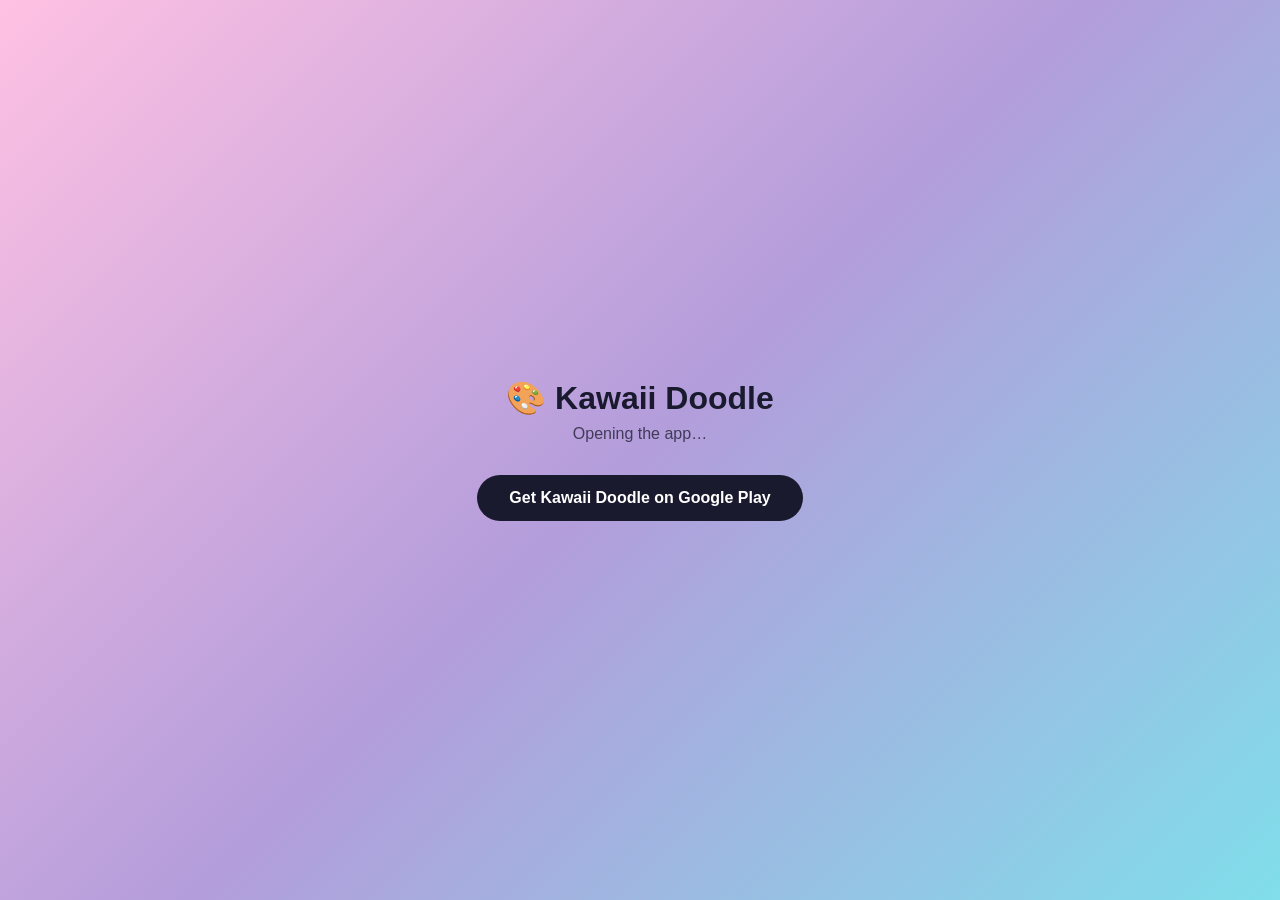
==== index.html @ c92b2ad0 "Add files via upload" ====
<!DOCTYPE html>
<html lang="en">
<head>
  <meta charset="utf-8">
  <meta name="viewport" content="width=device-width, initial-scale=1">
  <title>Kawaii Doodle</title>
  <style>
    body {
      margin: 0;
      min-height: 100vh;
      display: flex;
      flex-direction: column;
      align-items: center;
      justify-content: center;
      background: linear-gradient(135deg, #FFC1E3, #B39DDB, #80DEEA);
      font-family: -apple-system, BlinkMacSystemFont, "Segoe UI", sans-serif;
      color: #1A1A2E;
      text-align: center;
      padding: 24px;
      box-sizing: border-box;
    }
    h1 { font-size: 2rem; margin: 0 0 8px; }
    p  { font-size: 1rem; opacity: 0.75; margin: 0 0 32px; }
    a  {
      display: inline-block;
      background: #1A1A2E;
      color: #FFF;
      text-decoration: none;
      padding: 14px 32px;
      border-radius: 999px;
      font-weight: 700;
      font-size: 1rem;
    }
  </style>
  <script>
    (function () {
      var params = new URLSearchParams(window.location.search);
      var userId = params.get('id') || '';

      // If the app is installed, the custom scheme may open it directly.
      // We attempt it silently then fall through to the Play Store after a short delay.
      if (userId) {
        var appUri = 'com.kawaii.doodle://profile/' + encodeURIComponent(userId);
        var iframe = document.createElement('iframe');
        iframe.style.display = 'none';
        iframe.src = appUri;
        document.body.appendChild(iframe);
      }

      var playStore = 'https://play.google.com/store/apps/details?id=com.kawaii.doodle';
      setTimeout(function () {
        window.location.replace(playStore);
      }, 1800);
    })();
  </script>
</head>
<body>
  <h1>🎨 Kawaii Doodle</h1>
  <p>Opening the app&hellip;</p>
  <a href="https://play.google.com/store/apps/details?id=com.kawaii.doodle">
    Get Kawaii Doodle on Google Play
  </a>
</body>
</html>
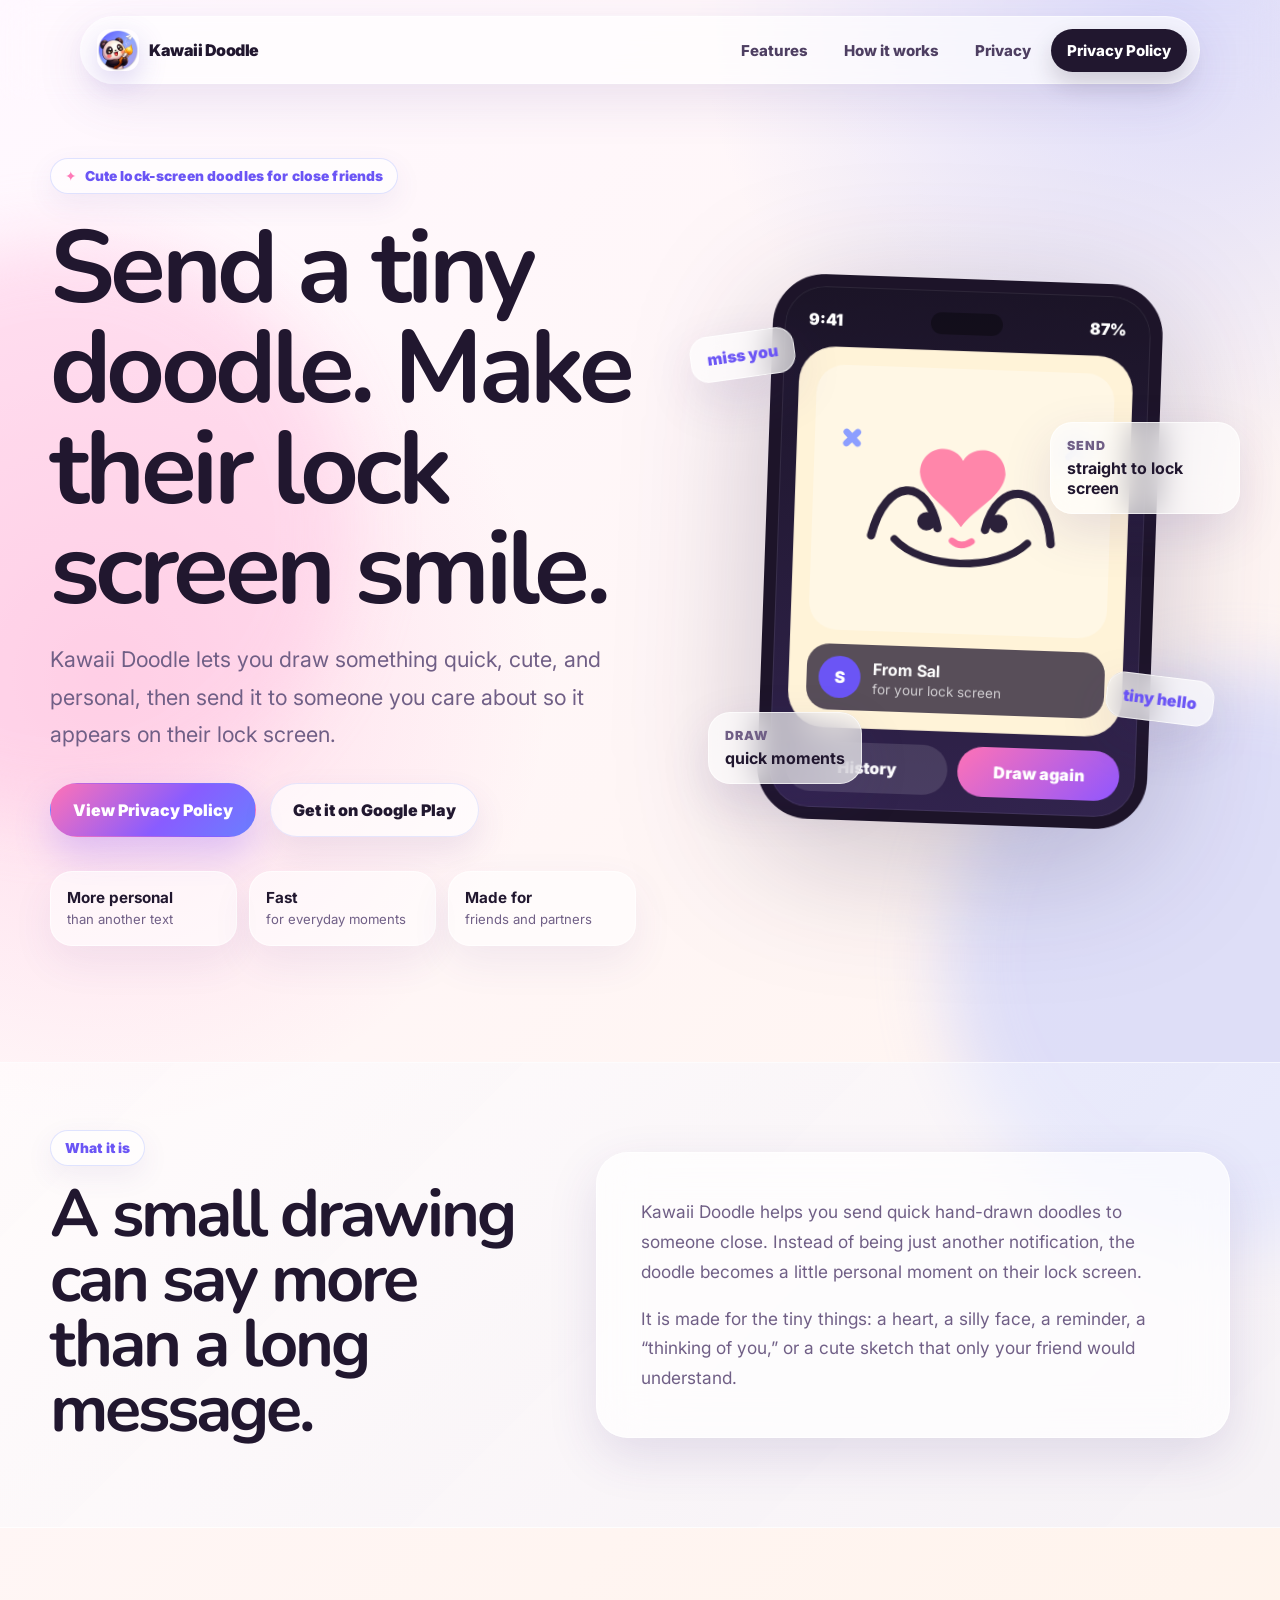
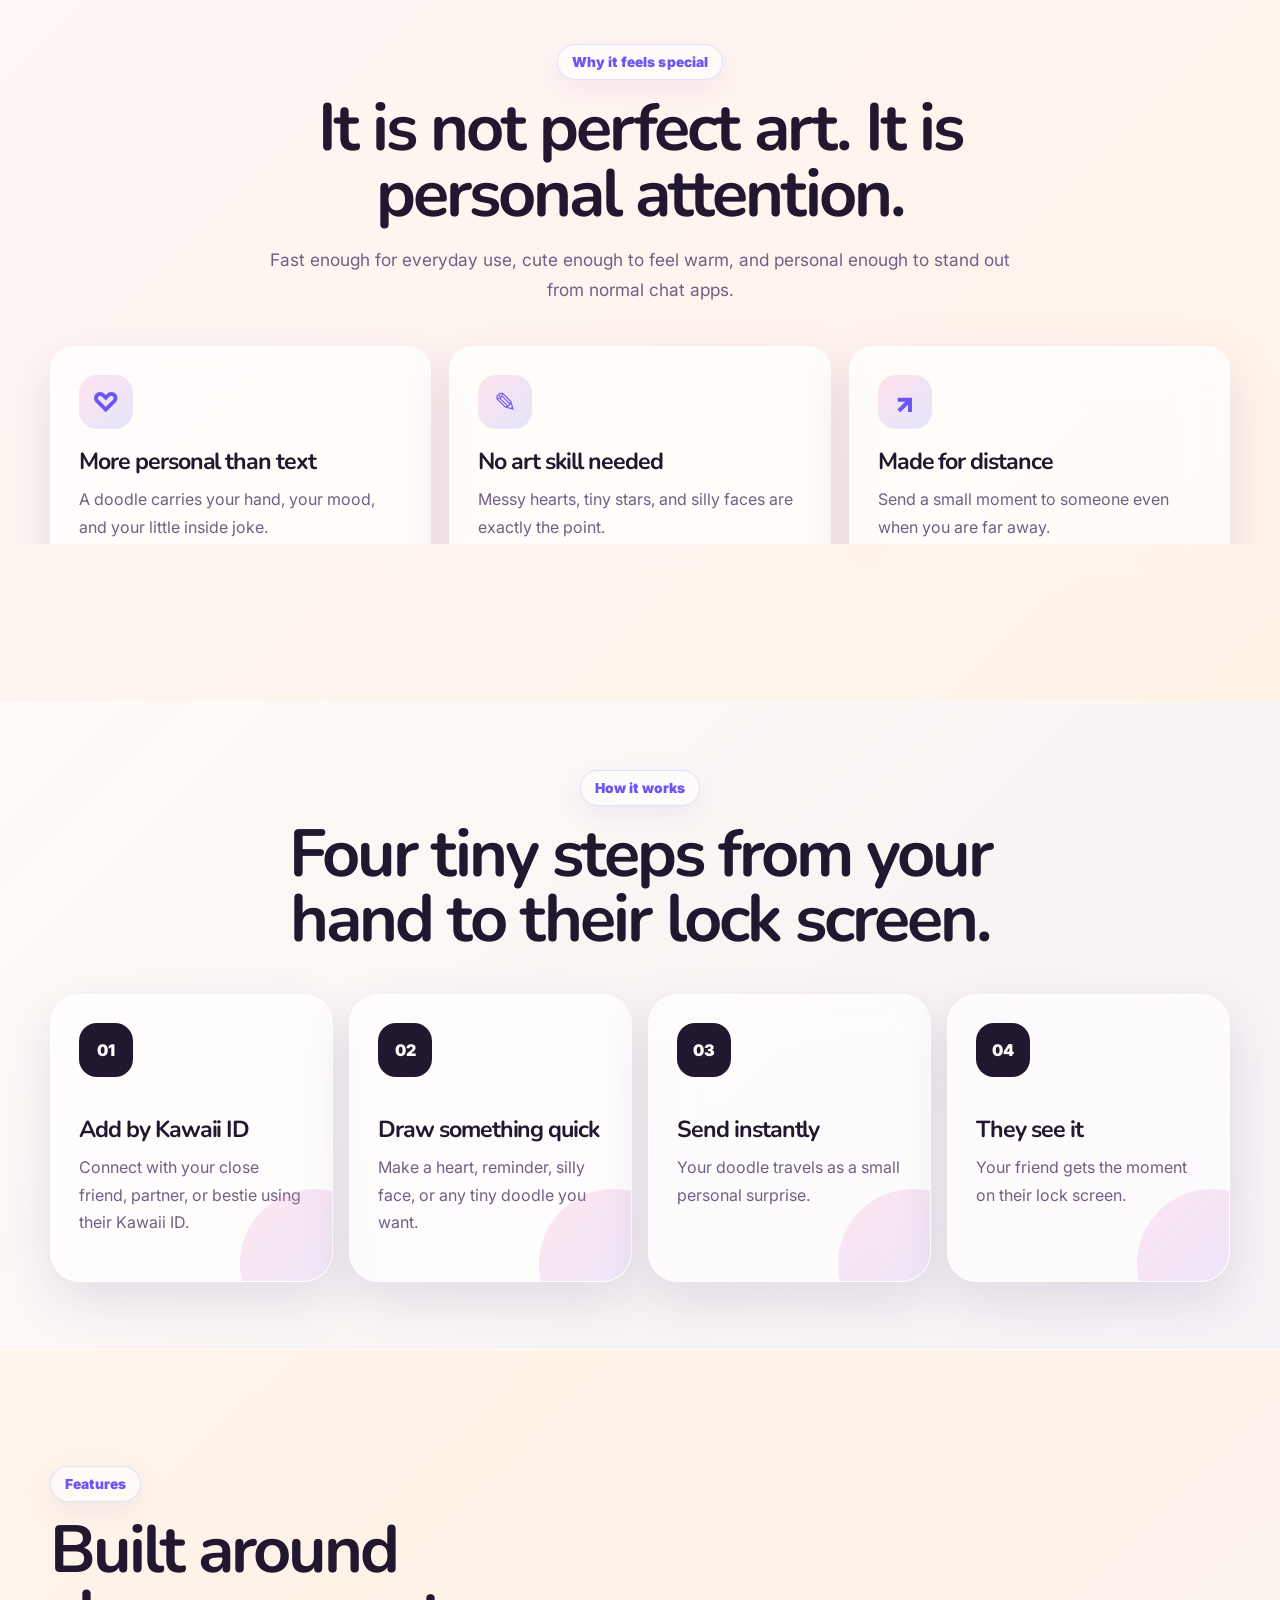
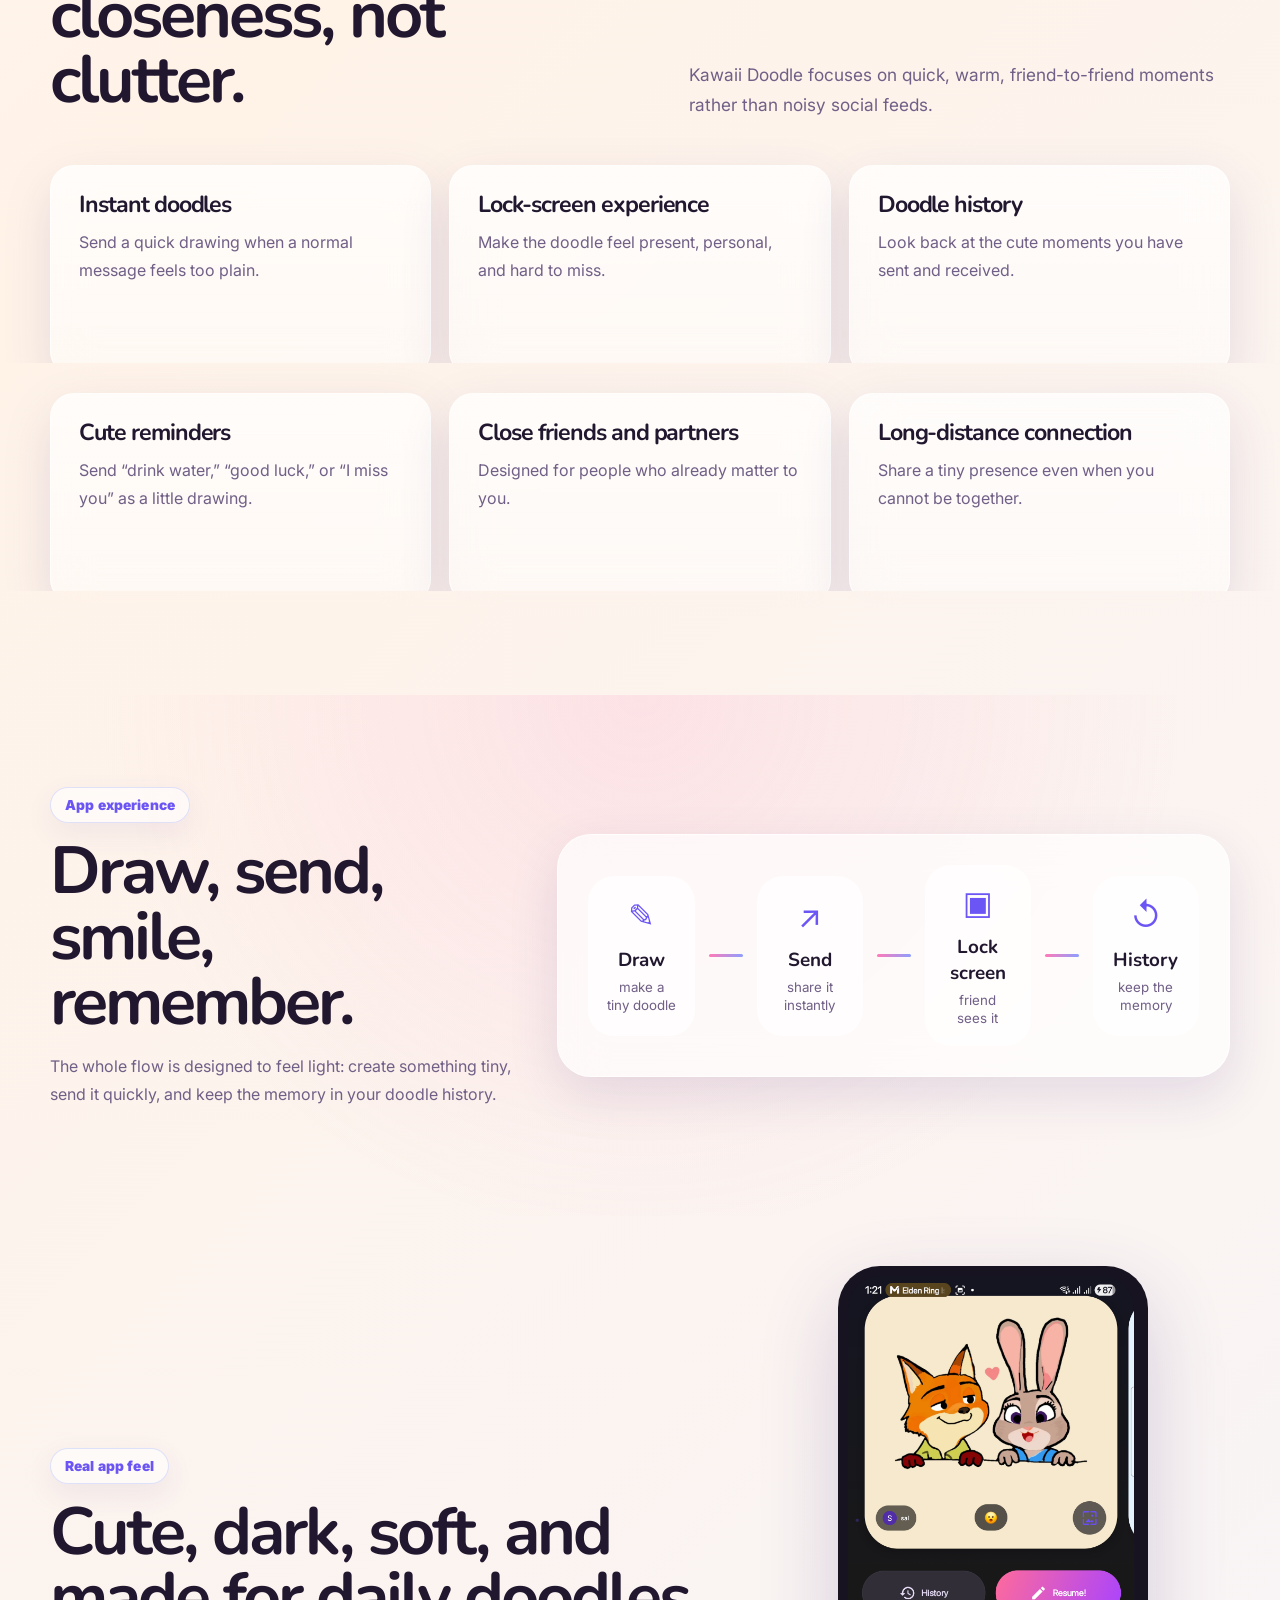
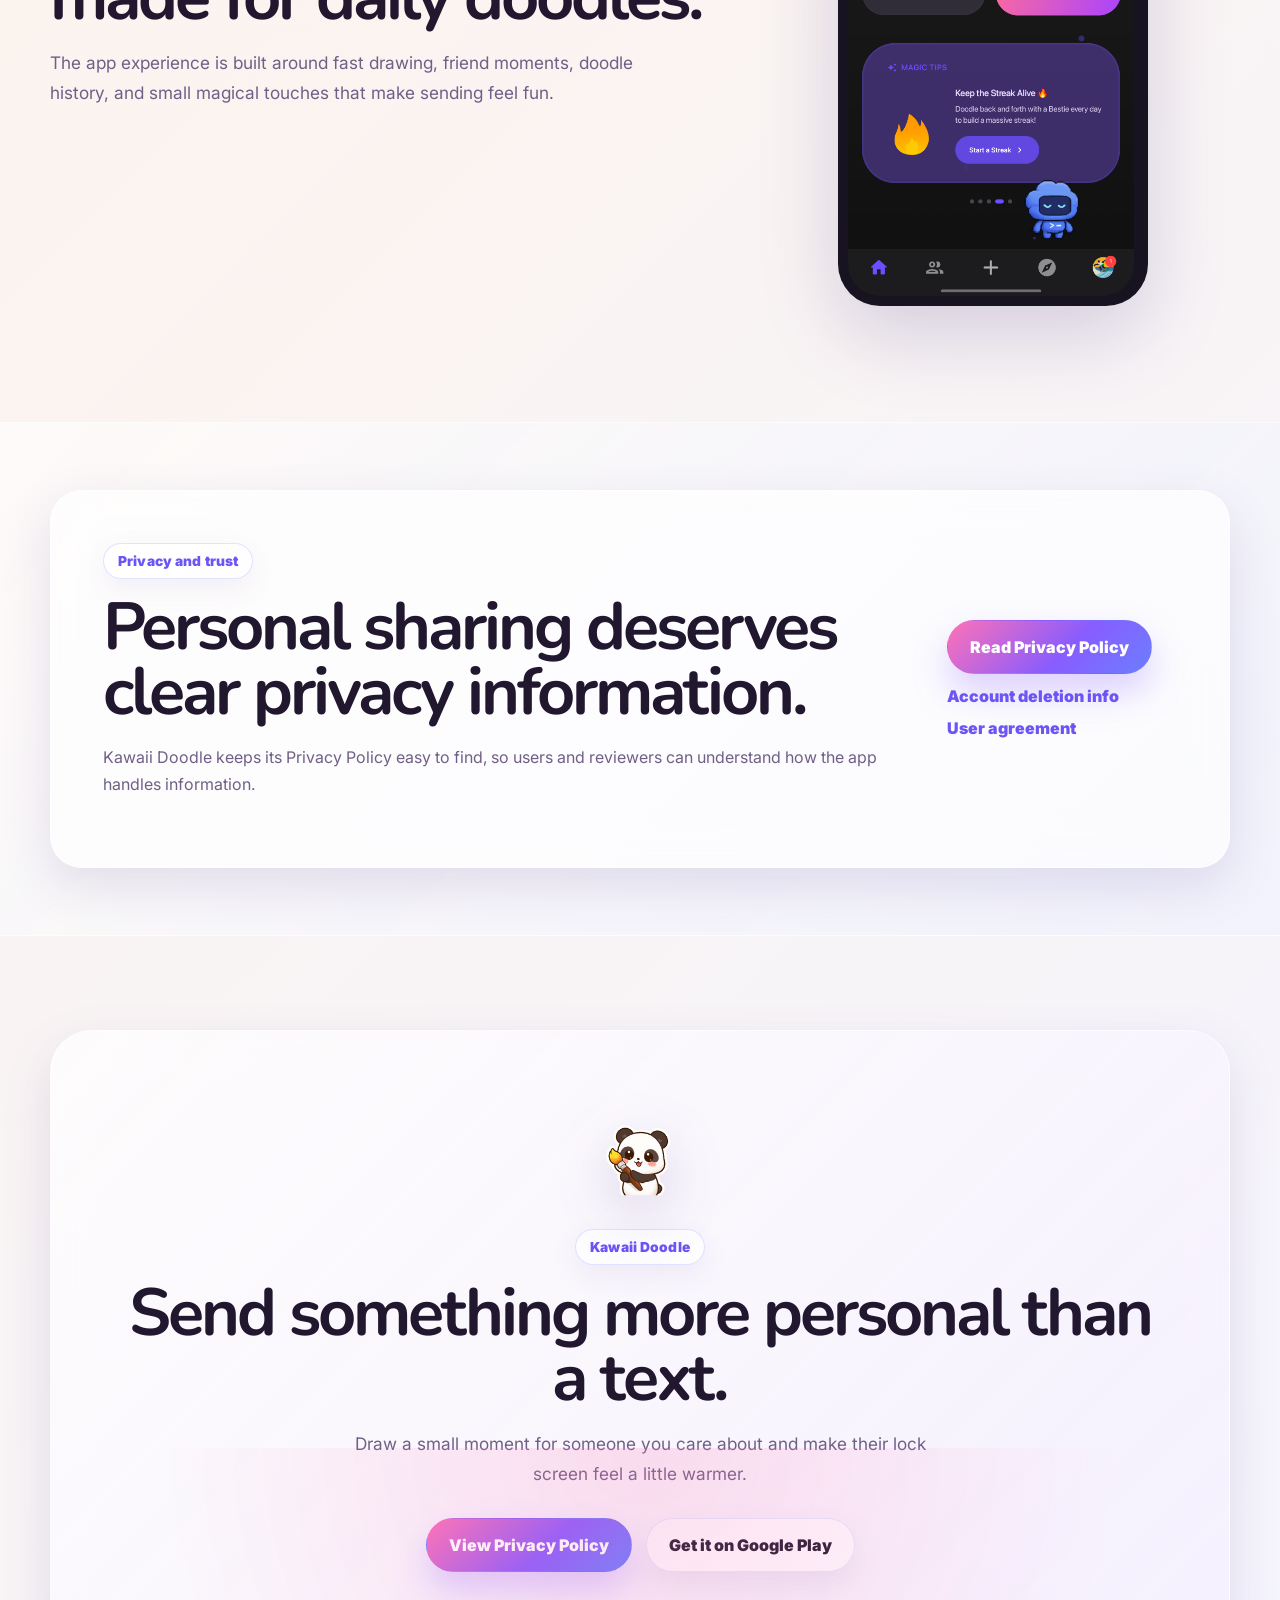
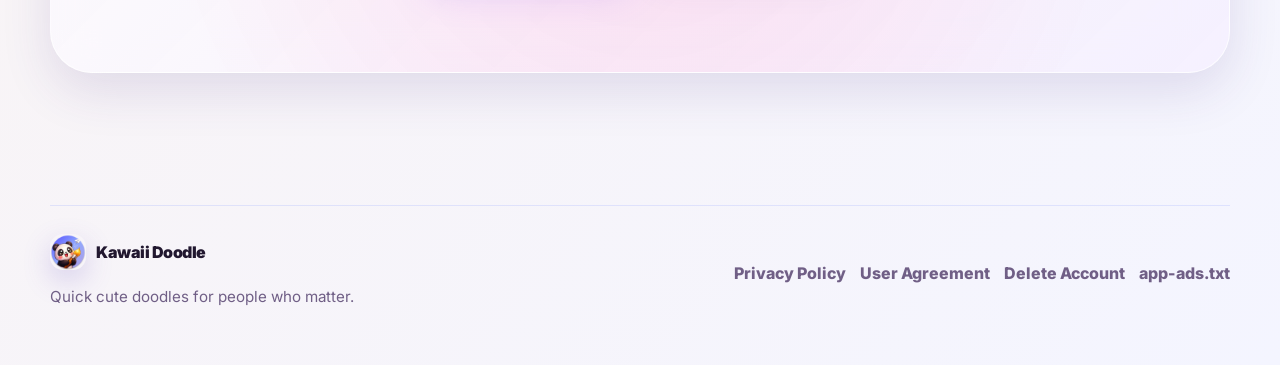
==== commit c100d149: "Add files via upload" ====
--- a/index.html
+++ b/index.html
@@ -1,64 +1,238 @@
 <!DOCTYPE html>
 <html lang="en">
 <head>
-  <meta charset="utf-8">
-  <meta name="viewport" content="width=device-width, initial-scale=1">
-  <title>Kawaii Doodle</title>
-  <style>
-    body {
-      margin: 0;
-      min-height: 100vh;
-      display: flex;
-      flex-direction: column;
-      align-items: center;
-      justify-content: center;
-      background: linear-gradient(135deg, #FFC1E3, #B39DDB, #80DEEA);
-      font-family: -apple-system, BlinkMacSystemFont, "Segoe UI", sans-serif;
-      color: #1A1A2E;
-      text-align: center;
-      padding: 24px;
-      box-sizing: border-box;
-    }
-    h1 { font-size: 2rem; margin: 0 0 8px; }
-    p  { font-size: 1rem; opacity: 0.75; margin: 0 0 32px; }
-    a  {
-      display: inline-block;
-      background: #1A1A2E;
-      color: #FFF;
-      text-decoration: none;
-      padding: 14px 32px;
-      border-radius: 999px;
-      font-weight: 700;
-      font-size: 1rem;
-    }
-  </style>
-  <script>
-    (function () {
-      var params = new URLSearchParams(window.location.search);
-      var userId = params.get('id') || '';
-
-      // If the app is installed, the custom scheme may open it directly.
-      // We attempt it silently then fall through to the Play Store after a short delay.
-      if (userId) {
-        var appUri = 'com.kawaii.doodle://profile/' + encodeURIComponent(userId);
-        var iframe = document.createElement('iframe');
-        iframe.style.display = 'none';
-        iframe.src = appUri;
-        document.body.appendChild(iframe);
-      }
-
-      var playStore = 'https://play.google.com/store/apps/details?id=com.kawaii.doodle';
-      setTimeout(function () {
-        window.location.replace(playStore);
-      }, 1800);
-    })();
-  </script>
+  <meta charset="UTF-8" />
+  <meta name="viewport" content="width=device-width, initial-scale=1.0" />
+  <title>Kawaii Doodle - Send Cute Doodles to Friends' Lock Screens</title>
+  <meta name="description" content="Send cute doodles to close friends and make small personal moments appear on their lock screen." />
+  <meta name="theme-color" content="#8C9EFF" />
+  <meta name="robots" content="index, follow" />
+  <meta property="og:title" content="Kawaii Doodle - Send Cute Doodles to Friends' Lock Screens" />
+  <meta property="og:description" content="Send cute doodles to close friends and make small personal moments appear on their lock screen." />
+  <meta property="og:type" content="website" />
+  <meta property="og:image" content="/assets/kawaii-doodle-icon.png" />
+  <link rel="icon" href="/assets/kawaii-doodle-icon.png" />
+  <link rel="apple-touch-icon" href="/assets/kawaii-doodle-icon.png" />
+  <link rel="preconnect" href="https://fonts.googleapis.com">
+  <link rel="preconnect" href="https://fonts.gstatic.com" crossorigin>
+  <link href="https://fonts.googleapis.com/css2?family=Inter:wght@500;600;700;800;900&family=Nunito:wght@600;700;800;900&display=swap" rel="stylesheet">
+  <link rel="stylesheet" href="/styles.css" />
 </head>
 <body>
-  <h1>🎨 Kawaii Doodle</h1>
-  <p>Opening the app&hellip;</p>
-  <a href="https://play.google.com/store/apps/details?id=com.kawaii.doodle">
-    Get Kawaii Doodle on Google Play
-  </a>
+  <a class="skip-link" href="#main">Skip to content</a>
+
+  <div class="page-glow page-glow-one" aria-hidden="true"></div>
+  <div class="page-glow page-glow-two" aria-hidden="true"></div>
+  <div class="noise" aria-hidden="true"></div>
+
+  <header class="site-header" id="top">
+    <nav class="nav-shell" aria-label="Primary navigation">
+      <a class="brand" href="/#top" aria-label="Kawaii Doodle home">
+        <img src="/assets/kawaii-doodle-icon.png" alt="Kawaii Doodle app icon" />
+        <span>Kawaii Doodle</span>
+      </a>
+      <button class="nav-toggle" type="button" aria-label="Open menu" aria-expanded="false">
+        <span></span><span></span><span></span>
+      </button>
+      <div class="nav-links" data-nav-links>
+        <a href="/#features">Features</a>
+        <a href="/#how-it-works">How it works</a>
+        <a href="#privacy">Privacy</a>
+        <a class="nav-pill" href="/privacy-policy.html">Privacy Policy</a>
+      </div>
+    </nav>
+  </header>
+
+  <main id="main">
+    <section class="hero section-pad">
+      <div class="container hero-grid">
+        <div class="hero-copy reveal">
+          <div class="eyebrow"><span class="spark">✦</span> Cute lock-screen doodles for close friends</div>
+          <h1>Send a tiny doodle. Make their lock screen smile.</h1>
+          <p class="hero-text">Kawaii Doodle lets you draw something quick, cute, and personal, then send it to someone you care about so it appears on their lock screen.</p>
+          <div class="hero-actions">
+            <a class="btn btn-primary" href="/privacy-policy.html">View Privacy Policy</a>
+            <a class="btn btn-secondary" href="https://play.google.com/store/apps/details?id=com.kawaii.doodle" target="_blank" rel="noopener">Get it on Google Play</a>
+          </div>
+          <div class="hero-proof" aria-label="App highlights">
+            <div><strong>More personal</strong><span>than another text</span></div>
+            <div><strong>Fast</strong><span>for everyday moments</span></div>
+            <div><strong>Made for</strong><span>friends and partners</span></div>
+          </div>
+        </div>
+
+        <div class="hero-art reveal delay-1" aria-label="Kawaii Doodle app preview">
+          <div class="floating-note note-one">miss you</div>
+          <div class="floating-note note-two">tiny hello</div>
+          <div class="phone-wrap">
+            <div class="phone-frame">
+              <div class="phone-top"><span>9:41</span><span class="phone-dot"></span><span>87%</span></div>
+              <div class="lock-card">
+                <div class="doodle-canvas" aria-hidden="true">
+                  <svg viewBox="0 0 320 230" role="img" aria-label="Cute hand-drawn doodle">
+                    <path d="M64 155 C78 92, 122 90, 135 145" fill="none" stroke="#2b213a" stroke-width="9" stroke-linecap="round"/>
+                    <path d="M186 145 C198 88, 251 92, 257 158" fill="none" stroke="#2b213a" stroke-width="9" stroke-linecap="round"/>
+                    <path d="M89 158 C120 190, 201 190, 232 158" fill="none" stroke="#2b213a" stroke-width="8" stroke-linecap="round"/>
+                    <circle cx="123" cy="138" r="10" fill="#2b213a"/>
+                    <circle cx="200" cy="138" r="10" fill="#2b213a"/>
+                    <path d="M151 158 Q161 166 172 158" fill="none" stroke="#ff7aa5" stroke-width="7" stroke-linecap="round"/>
+                    <path d="M160 72 C170 52, 205 56, 206 85 C204 109, 175 121, 160 143 C145 121, 116 109, 114 85 C115 56, 150 52, 160 72Z" fill="#ff7aa5" opacity=".9"/>
+                    <path d="M34 45 L46 57 M46 45 L34 57 M273 50 L287 64 M287 50 L273 64" stroke="#8C9EFF" stroke-width="7" stroke-linecap="round"/>
+                  </svg>
+                </div>
+                <div class="message-row">
+                  <div class="avatar-mini">S</div>
+                  <div><strong>From Sal</strong><span>for your lock screen</span></div>
+                </div>
+              </div>
+              <div class="phone-buttons">
+                <button type="button">History</button>
+                <button type="button">Draw again</button>
+              </div>
+            </div>
+          </div>
+          <div class="mini-card mini-card-one"><span>Draw</span><strong>quick moments</strong></div>
+          <div class="mini-card mini-card-two"><span>Send</span><strong>straight to lock screen</strong></div>
+        </div>
+      </div>
+    </section>
+
+    <section class="section-pad soft-panel" id="about">
+      <div class="container two-col">
+        <div class="section-intro reveal">
+          <span class="section-kicker">What it is</span>
+          <h2>A small drawing can say more than a long message.</h2>
+        </div>
+        <div class="story-card reveal delay-1">
+          <p>Kawaii Doodle helps you send quick hand-drawn doodles to someone close. Instead of being just another notification, the doodle becomes a little personal moment on their lock screen.</p>
+          <p>It is made for the tiny things: a heart, a silly face, a reminder, a “thinking of you,” or a cute sketch that only your friend would understand.</p>
+        </div>
+      </div>
+    </section>
+
+    <section class="section-pad" id="special">
+      <div class="container">
+        <div class="center-copy reveal">
+          <span class="section-kicker">Why it feels special</span>
+          <h2>It is not perfect art. It is personal attention.</h2>
+          <p>Fast enough for everyday use, cute enough to feel warm, and personal enough to stand out from normal chat apps.</p>
+        </div>
+        <div class="reason-grid">
+          <article class="glass-card reveal"><span class="card-icon">♡</span><h3>More personal than text</h3><p>A doodle carries your hand, your mood, and your little inside joke.</p></article>
+          <article class="glass-card reveal delay-1"><span class="card-icon">✎</span><h3>No art skill needed</h3><p>Messy hearts, tiny stars, and silly faces are exactly the point.</p></article>
+          <article class="glass-card reveal delay-2"><span class="card-icon">↗</span><h3>Made for distance</h3><p>Send a small moment to someone even when you are far away.</p></article>
+        </div>
+      </div>
+    </section>
+
+    <section class="section-pad soft-panel" id="how-it-works">
+      <div class="container">
+        <div class="center-copy reveal">
+          <span class="section-kicker">How it works</span>
+          <h2>Four tiny steps from your hand to their lock screen.</h2>
+        </div>
+        <div class="steps">
+          <article class="step-card reveal"><span>01</span><h3>Add by Kawaii ID</h3><p>Connect with your close friend, partner, or bestie using their Kawaii ID.</p></article>
+          <article class="step-card reveal delay-1"><span>02</span><h3>Draw something quick</h3><p>Make a heart, reminder, silly face, or any tiny doodle you want.</p></article>
+          <article class="step-card reveal delay-2"><span>03</span><h3>Send instantly</h3><p>Your doodle travels as a small personal surprise.</p></article>
+          <article class="step-card reveal delay-3"><span>04</span><h3>They see it</h3><p>Your friend gets the moment on their lock screen.</p></article>
+        </div>
+      </div>
+    </section>
+
+    <section class="section-pad" id="features">
+      <div class="container">
+        <div class="split-heading reveal">
+          <div><span class="section-kicker">Features</span><h2>Built around closeness, not clutter.</h2></div>
+          <p>Kawaii Doodle focuses on quick, warm, friend-to-friend moments rather than noisy social feeds.</p>
+        </div>
+        <div class="feature-grid">
+          <article class="feature-card reveal"><h3>Instant doodles</h3><p>Send a quick drawing when a normal message feels too plain.</p></article>
+          <article class="feature-card reveal delay-1"><h3>Lock-screen experience</h3><p>Make the doodle feel present, personal, and hard to miss.</p></article>
+          <article class="feature-card reveal delay-2"><h3>Doodle history</h3><p>Look back at the cute moments you have sent and received.</p></article>
+          <article class="feature-card reveal"><h3>Cute reminders</h3><p>Send “drink water,” “good luck,” or “I miss you” as a little drawing.</p></article>
+          <article class="feature-card reveal delay-1"><h3>Close friends and partners</h3><p>Designed for people who already matter to you.</p></article>
+          <article class="feature-card reveal delay-2"><h3>Long-distance connection</h3><p>Share a tiny presence even when you cannot be together.</p></article>
+        </div>
+      </div>
+    </section>
+
+    <section class="section-pad experience" id="experience">
+      <div class="container experience-grid">
+        <div class="section-intro reveal">
+          <span class="section-kicker">App experience</span>
+          <h2>Draw, send, smile, remember.</h2>
+          <p>The whole flow is designed to feel light: create something tiny, send it quickly, and keep the memory in your doodle history.</p>
+        </div>
+        <div class="flow-card reveal delay-1" aria-label="Kawaii Doodle flow">
+          <div class="flow-step"><span>✎</span><strong>Draw</strong><small>make a tiny doodle</small></div>
+          <div class="flow-line"></div>
+          <div class="flow-step"><span>↗</span><strong>Send</strong><small>share it instantly</small></div>
+          <div class="flow-line"></div>
+          <div class="flow-step"><span>▣</span><strong>Lock screen</strong><small>friend sees it</small></div>
+          <div class="flow-line"></div>
+          <div class="flow-step"><span>↺</span><strong>History</strong><small>keep the memory</small></div>
+        </div>
+      </div>
+    </section>
+
+    <section class="section-pad app-shot-section">
+      <div class="container app-shot-grid">
+        <div class="app-shot-copy reveal">
+          <span class="section-kicker">Real app feel</span>
+          <h2>Cute, dark, soft, and made for daily doodles.</h2>
+          <p>The app experience is built around fast drawing, friend moments, doodle history, and small magical touches that make sending feel fun.</p>
+        </div>
+        <div class="screenshot-shell reveal delay-1">
+          <img src="/assets/kawaii-doodle-app-home.png" alt="Kawaii Doodle app home screen preview" loading="lazy" />
+        </div>
+      </div>
+    </section>
+
+    <section class="section-pad soft-panel" id="privacy">
+      <div class="container privacy-card reveal">
+        <div>
+          <span class="section-kicker">Privacy and trust</span>
+          <h2>Personal sharing deserves clear privacy information.</h2>
+          <p>Kawaii Doodle keeps its Privacy Policy easy to find, so users and reviewers can understand how the app handles information.</p>
+        </div>
+        <div class="privacy-actions">
+          <a class="btn btn-primary" href="/privacy-policy.html">Read Privacy Policy</a>
+          <a class="text-link" href="/delete-account.html">Account deletion info</a>
+          <a class="text-link" href="/user-agreement.html">User agreement</a>
+        </div>
+      </div>
+    </section>
+
+    <section class="section-pad final-cta">
+      <div class="container final-card reveal">
+        <img src="/assets/kawaii-panda.png" alt="Cute Kawaii Doodle panda mascot" loading="lazy" />
+        <span class="section-kicker">Kawaii Doodle</span>
+        <h2>Send something more personal than a text.</h2>
+        <p>Draw a small moment for someone you care about and make their lock screen feel a little warmer.</p>
+        <div class="hero-actions centered">
+          <a class="btn btn-primary" href="/privacy-policy.html">View Privacy Policy</a>
+          <a class="btn btn-secondary" href="https://play.google.com/store/apps/details?id=com.kawaii.doodle" target="_blank" rel="noopener">Get it on Google Play</a>
+        </div>
+      </div>
+    </section>
+  </main>
+
+  <footer class="site-footer">
+    <div class="container footer-grid">
+      <div>
+        <a class="brand footer-brand" href="/#top"><img src="/assets/kawaii-doodle-icon.png" alt="" /> <span>Kawaii Doodle</span></a>
+        <p>Quick cute doodles for people who matter.</p>
+      </div>
+      <div class="footer-links">
+        <a href="/privacy-policy.html">Privacy Policy</a>
+        <a href="/user-agreement.html">User Agreement</a>
+        <a href="/delete-account.html">Delete Account</a>
+        <a href="app-ads.txt">app-ads.txt</a>
+      </div>
+    </div>
+  </footer>
+
+  <script src="/script.js"></script>
 </body>
 </html>
--- a/styles.css
+++ b/styles.css
@@ -0,0 +1,307 @@
+:root {
+  --bg: #fff8ff;
+  --ink: #21172f;
+  --muted: #705f86;
+  --muted-2: #8d7d9f;
+  --panel: rgba(255, 255, 255, 0.68);
+  --panel-strong: rgba(255, 255, 255, 0.86);
+  --border: rgba(140, 158, 255, 0.24);
+  --primary: #8c9eff;
+  --primary-deep: #6b55f5;
+  --pink: #ff7ab8;
+  --peach: #ffc59f;
+  --cream: #fff3d8;
+  --shadow: 0 28px 80px rgba(68, 48, 128, 0.20);
+  --shadow-soft: 0 18px 50px rgba(68, 48, 128, 0.13);
+  --radius-xl: 32px;
+  --radius-lg: 24px;
+  --radius-md: 18px;
+  --container: 1180px;
+}
+
+* { box-sizing: border-box; }
+html { scroll-behavior: smooth; }
+body {
+  margin: 0;
+  font-family: Inter, system-ui, -apple-system, BlinkMacSystemFont, "Segoe UI", sans-serif;
+  color: var(--ink);
+  background:
+    radial-gradient(circle at 8% 10%, rgba(255, 122, 184, 0.23), transparent 28rem),
+    radial-gradient(circle at 92% 0%, rgba(140, 158, 255, 0.32), transparent 30rem),
+    linear-gradient(135deg, #fff8ff 0%, #fff3e8 44%, #f4f5ff 100%);
+  min-height: 100vh;
+  overflow-x: hidden;
+}
+
+body.menu-open { overflow: hidden; }
+img { max-width: 100%; display: block; }
+a { color: inherit; text-decoration: none; }
+button { font: inherit; }
+
+.skip-link {
+  position: fixed;
+  left: 1rem;
+  top: -5rem;
+  z-index: 999;
+  background: var(--ink);
+  color: white;
+  padding: .8rem 1rem;
+  border-radius: 999px;
+}
+.skip-link:focus { top: 1rem; }
+
+.noise {
+  position: fixed;
+  inset: 0;
+  pointer-events: none;
+  z-index: -1;
+  opacity: .32;
+  background-image: radial-gradient(rgba(33, 23, 47, .10) .65px, transparent .65px);
+  background-size: 18px 18px;
+  mask-image: linear-gradient(to bottom, black, transparent 84%);
+}
+.page-glow {
+  position: fixed;
+  width: 36rem;
+  height: 36rem;
+  border-radius: 50%;
+  filter: blur(34px);
+  opacity: .45;
+  z-index: -2;
+  pointer-events: none;
+}
+.page-glow-one { background: #ffc2e1; left: -14rem; top: 15rem; }
+.page-glow-two { background: #b7c3ff; right: -15rem; top: 42rem; }
+
+.container { width: min(var(--container), calc(100% - 40px)); margin: 0 auto; }
+.section-pad { padding: 92px 0; }
+
+.site-header {
+  position: sticky;
+  top: 0;
+  z-index: 20;
+  padding: 16px 0;
+  backdrop-filter: blur(18px);
+}
+.nav-shell {
+  width: min(1120px, calc(100% - 28px));
+  margin: 0 auto;
+  min-height: 68px;
+  display: flex;
+  align-items: center;
+  justify-content: space-between;
+  gap: 1rem;
+  padding: 10px 12px 10px 16px;
+  border: 1px solid rgba(255, 255, 255, .55);
+  border-radius: 999px;
+  background: rgba(255, 255, 255, .62);
+  box-shadow: 0 16px 50px rgba(91, 68, 148, .12);
+}
+.brand { display: inline-flex; align-items: center; gap: 10px; font-weight: 900; letter-spacing: -.03em; }
+.brand img { width: 42px; height: 42px; border-radius: 13px; box-shadow: 0 10px 28px rgba(99, 74, 196, .22); }
+.nav-links { display: flex; align-items: center; gap: 4px; }
+.nav-links a { padding: 12px 16px; border-radius: 999px; color: #4e3f62; font-weight: 800; font-size: .94rem; }
+.nav-links a:hover { background: rgba(140, 158, 255, .13); color: var(--ink); }
+.nav-links .nav-pill { background: #21172f; color: white; box-shadow: 0 12px 24px rgba(33, 23, 47, .18); }
+.nav-links .nav-pill:hover { background: #3a2855; color: white; }
+.nav-toggle { display: none; width: 48px; height: 48px; border: 0; border-radius: 999px; background: rgba(33, 23, 47, .08); cursor: pointer; }
+.nav-toggle span { display: block; width: 20px; height: 2px; background: var(--ink); margin: 5px auto; border-radius: 999px; transition: transform .2s ease, opacity .2s ease; }
+
+.hero { padding-top: 58px; }
+.hero-grid { display: grid; grid-template-columns: minmax(0, 1.04fr) minmax(360px, .96fr); align-items: center; gap: 54px; }
+.eyebrow, .section-kicker {
+  display: inline-flex;
+  align-items: center;
+  gap: 8px;
+  width: fit-content;
+  padding: 9px 14px;
+  border: 1px solid rgba(140, 158, 255, .28);
+  border-radius: 999px;
+  background: rgba(255, 255, 255, .58);
+  color: #6b55f5;
+  font-weight: 900;
+  font-size: .86rem;
+  letter-spacing: .01em;
+  box-shadow: 0 10px 28px rgba(91, 68, 148, .08);
+}
+.spark { color: var(--pink); }
+h1, h2, h3, p { margin-top: 0; }
+h1, h2, h3 { font-family: Nunito, Inter, sans-serif; letter-spacing: -.045em; line-height: .98; }
+h1 { font-size: clamp(3.4rem, 8vw, 7.9rem); margin: 24px 0 22px; max-width: 830px; }
+h2 { font-size: clamp(2.35rem, 5.2vw, 5rem); margin: 16px 0 18px; }
+h3 { font-size: 1.45rem; margin-bottom: 12px; }
+p { color: var(--muted); line-height: 1.72; }
+.hero-text { font-size: clamp(1.1rem, 2.1vw, 1.35rem); max-width: 670px; }
+.hero-actions { display: flex; flex-wrap: wrap; gap: 14px; margin: 30px 0 34px; }
+.btn {
+  display: inline-flex;
+  align-items: center;
+  justify-content: center;
+  min-height: 54px;
+  padding: 0 22px;
+  border-radius: 999px;
+  font-weight: 900;
+  border: 1px solid transparent;
+  transition: transform .2s ease, box-shadow .2s ease, background .2s ease;
+}
+.btn:hover { transform: translateY(-2px); }
+.btn-primary { color: white; background: linear-gradient(135deg, #ff72b6, #895cff 58%, #6a7fff); box-shadow: 0 18px 36px rgba(137, 92, 255, .28); }
+.btn-secondary { background: rgba(255, 255, 255, .64); border-color: rgba(140, 158, 255, .22); box-shadow: 0 14px 32px rgba(91, 68, 148, .1); }
+.btn-disabled { cursor: default; color: #655776; }
+.btn-disabled:hover { transform: none; }
+.hero-proof { display: grid; grid-template-columns: repeat(3, minmax(0, 1fr)); max-width: 640px; gap: 12px; }
+.hero-proof div { padding: 16px; border-radius: 22px; background: rgba(255,255,255,.58); border: 1px solid rgba(255,255,255,.68); box-shadow: 0 16px 40px rgba(91, 68, 148, .08); }
+.hero-proof strong, .hero-proof span { display: block; }
+.hero-proof strong { font-size: .95rem; }
+.hero-proof span { margin-top: 4px; color: var(--muted); font-size: .82rem; line-height: 1.35; }
+
+.hero-art { position: relative; min-height: 620px; display: grid; place-items: center; }
+.phone-wrap { position: relative; transform: rotate(2deg); filter: drop-shadow(0 32px 70px rgba(34, 20, 65, .24)); }
+.phone-frame {
+  width: min(390px, 86vw);
+  border: 12px solid #1d1429;
+  border-radius: 52px;
+  background: linear-gradient(180deg, #1b1427, #31234d);
+  padding: 16px;
+  box-shadow: inset 0 0 0 1px rgba(255,255,255,.08);
+}
+.phone-top { display: flex; justify-content: space-between; align-items: center; color: white; font-weight: 900; padding: 6px 8px 16px; }
+.phone-dot { width: 72px; height: 22px; border-radius: 999px; background: rgba(0,0,0,.35); }
+.lock-card { background: var(--cream); border-radius: 36px; padding: 18px; box-shadow: inset 0 0 0 1px rgba(33, 23, 47, .08); }
+.doodle-canvas { min-height: 265px; display: grid; place-items: center; background: rgba(255,255,255,.32); border-radius: 28px; }
+.message-row { margin-top: 14px; display: flex; align-items: center; gap: 12px; background: rgba(33, 23, 47, .75); color: white; padding: 12px; border-radius: 22px; }
+.message-row strong, .message-row span { display: block; }
+.message-row span { color: rgba(255,255,255,.72); font-size: .84rem; margin-top: 2px; }
+.avatar-mini { width: 42px; height: 42px; border-radius: 50%; display: grid; place-items: center; background: #6b55f5; font-weight: 900; }
+.phone-buttons { display: grid; grid-template-columns: 1fr 1fr; gap: 10px; margin-top: 14px; }
+.phone-buttons button { border: 0; border-radius: 999px; padding: 15px 10px; font-weight: 900; color: white; background: rgba(255,255,255,.12); }
+.phone-buttons button:last-child { background: linear-gradient(135deg, #ff72b6, #8f56ff); }
+.floating-note, .mini-card { position: absolute; z-index: 2; border: 1px solid rgba(255,255,255,.66); background: rgba(255,255,255,.66); backdrop-filter: blur(16px); box-shadow: var(--shadow-soft); }
+.floating-note { padding: 12px 16px; border-radius: 18px; font-weight: 900; color: #6b55f5; animation: floaty 5s ease-in-out infinite; }
+.note-one { left: 0; top: 90px; transform: rotate(-8deg); }
+.note-two { right: 16px; bottom: 140px; transform: rotate(7deg); animation-delay: 1.2s; }
+.mini-card { padding: 15px 16px; border-radius: 22px; }
+.mini-card span, .mini-card strong { display: block; }
+.mini-card span { color: var(--muted); font-size: .78rem; font-weight: 900; text-transform: uppercase; letter-spacing: .08em; }
+.mini-card strong { margin-top: 5px; }
+.mini-card-one { left: 18px; bottom: 78px; }
+.mini-card-two { right: -10px; top: 180px; max-width: 190px; }
+
+.soft-panel { position: relative; }
+.soft-panel::before { content: ""; position: absolute; inset: 24px 0; z-index: -1; background: linear-gradient(135deg, rgba(255,255,255,.52), rgba(236,239,255,.50)); border-block: 1px solid rgba(255,255,255,.66); }
+.two-col { display: grid; grid-template-columns: .88fr 1.12fr; gap: 48px; align-items: center; }
+.story-card, .glass-card, .step-card, .feature-card, .flow-card, .privacy-card, .final-card {
+  background: var(--panel);
+  border: 1px solid rgba(255,255,255,.68);
+  box-shadow: var(--shadow-soft);
+  backdrop-filter: blur(22px);
+}
+.story-card { padding: clamp(26px, 4vw, 44px); border-radius: var(--radius-xl); font-size: 1.08rem; }
+.story-card p:last-child { margin-bottom: 0; }
+.center-copy { text-align: center; max-width: 780px; margin: 0 auto 42px; }
+.center-copy .section-kicker { margin-inline: auto; }
+.center-copy p { font-size: 1.08rem; }
+.reason-grid, .feature-grid { display: grid; grid-template-columns: repeat(3, minmax(0, 1fr)); gap: 18px; }
+.glass-card, .feature-card { padding: 28px; border-radius: var(--radius-lg); }
+.card-icon { width: 54px; height: 54px; display: grid; place-items: center; border-radius: 18px; background: linear-gradient(135deg, rgba(255,122,184,.20), rgba(140,158,255,.24)); color: #6b55f5; font-size: 1.7rem; font-weight: 900; margin-bottom: 22px; }
+.steps { display: grid; grid-template-columns: repeat(4, minmax(0, 1fr)); gap: 16px; counter-reset: step; }
+.step-card { position: relative; overflow: hidden; min-height: 260px; padding: 28px; border-radius: 30px; }
+.step-card::after { content: ""; position: absolute; width: 150px; height: 150px; right: -58px; bottom: -58px; border-radius: 50%; background: linear-gradient(135deg, rgba(255,122,184,.18), rgba(140,158,255,.22)); }
+.step-card span { display: inline-grid; place-items: center; width: 54px; height: 54px; border-radius: 18px; background: #21172f; color: white; font-weight: 900; margin-bottom: 42px; }
+.split-heading { display: grid; grid-template-columns: 1.05fr .95fr; gap: 40px; align-items: end; margin-bottom: 34px; }
+.split-heading p { font-size: 1.08rem; margin-bottom: 12px; }
+.feature-card { min-height: 210px; background: linear-gradient(180deg, rgba(255,255,255,.74), rgba(255,255,255,.48)); transition: transform .2s ease, box-shadow .2s ease; }
+.feature-card:hover, .glass-card:hover, .step-card:hover { transform: translateY(-4px); box-shadow: var(--shadow); }
+.experience { background: radial-gradient(circle at 50% 0%, rgba(255, 122, 184, .14), transparent 34rem); }
+.experience-grid { display: grid; grid-template-columns: .82fr 1.18fr; gap: 40px; align-items: center; }
+.flow-card { padding: 30px; border-radius: 34px; display: grid; grid-template-columns: 1fr auto 1fr auto 1fr auto 1fr; align-items: center; gap: 14px; }
+.flow-step { min-height: 160px; display: flex; flex-direction: column; align-items: center; justify-content: center; text-align: center; padding: 18px; border-radius: 26px; background: rgba(255,255,255,.62); }
+.flow-step span { font-size: 2rem; color: #6b55f5; margin-bottom: 12px; }
+.flow-step strong { font-family: Nunito, Inter, sans-serif; font-size: 1.18rem; }
+.flow-step small { color: var(--muted); margin-top: 6px; line-height: 1.35; }
+.flow-line { width: 34px; height: 3px; border-radius: 999px; background: linear-gradient(90deg, #ff7ab8, #8c9eff); }
+.app-shot-section { padding-top: 50px; }
+.app-shot-grid { display: grid; grid-template-columns: 1fr .72fr; gap: 46px; align-items: center; }
+.app-shot-copy p { font-size: 1.08rem; max-width: 620px; }
+.screenshot-shell { width: min(310px, 78vw); margin-inline: auto; border-radius: 42px; padding: 10px; background: #171320; box-shadow: var(--shadow); transform: rotate(-1.5deg); }
+.screenshot-shell img { border-radius: 32px; max-height: 620px; object-fit: cover; object-position: top; }
+.privacy-card { border-radius: var(--radius-xl); padding: clamp(28px, 5vw, 52px); display: grid; grid-template-columns: 1fr auto; gap: 28px; align-items: center; }
+.privacy-actions { display: grid; gap: 12px; justify-items: start; min-width: 230px; }
+.text-link { color: #6b55f5; font-weight: 900; }
+.text-link:hover { text-decoration: underline; }
+.final-cta { padding-top: 70px; }
+.final-card { position: relative; overflow: hidden; text-align: center; padding: clamp(32px, 6vw, 66px); border-radius: 42px; background: linear-gradient(135deg, rgba(255,255,255,.74), rgba(245,238,255,.68)); }
+.final-card::before { content: ""; position: absolute; inset: auto -5% -40% -5%; height: 75%; background: radial-gradient(circle at 50% 0%, rgba(255,122,184,.22), transparent 60%); pointer-events: none; }
+.final-card img { width: 118px; margin: 0 auto 14px; filter: drop-shadow(0 18px 26px rgba(80, 55, 144, .17)); }
+.final-card p { max-width: 620px; margin-inline: auto; font-size: 1.08rem; }
+.centered { justify-content: center; }
+.site-footer { padding: 40px 0 54px; }
+.footer-grid { display: flex; justify-content: space-between; gap: 28px; align-items: center; border-top: 1px solid rgba(140, 158, 255, .22); padding-top: 28px; }
+.footer-brand img { width: 36px; height: 36px; }
+.footer-grid p { margin: 10px 0 0; font-size: .95rem; }
+.footer-links { display: flex; flex-wrap: wrap; gap: 14px; justify-content: flex-end; }
+.footer-links a { color: var(--muted); font-weight: 800; }
+.footer-links a:hover { color: #6b55f5; }
+
+.reveal { opacity: 0; transform: translateY(22px); transition: opacity .7s ease, transform .7s ease; }
+.reveal.visible { opacity: 1; transform: translateY(0); }
+.delay-1 { transition-delay: .08s; }
+.delay-2 { transition-delay: .16s; }
+.delay-3 { transition-delay: .24s; }
+@keyframes floaty { 0%,100% { translate: 0 0; } 50% { translate: 0 -14px; } }
+
+@media (max-width: 960px) {
+  .section-pad { padding: 72px 0; }
+  .hero-grid, .two-col, .experience-grid, .app-shot-grid, .split-heading, .privacy-card { grid-template-columns: 1fr; }
+  .hero-art { min-height: 560px; }
+  .reason-grid, .feature-grid { grid-template-columns: repeat(2, minmax(0, 1fr)); }
+  .steps { grid-template-columns: repeat(2, minmax(0, 1fr)); }
+  .flow-card { grid-template-columns: 1fr; }
+  .flow-line { width: 3px; height: 26px; justify-self: center; }
+  .privacy-actions { min-width: 0; }
+}
+
+@media (max-width: 720px) {
+  .container { width: min(100% - 28px, var(--container)); }
+  .site-header { padding: 10px 0; }
+  .nav-shell { min-height: 62px; border-radius: 28px; }
+  .nav-toggle { display: inline-block; }
+  .nav-links {
+    position: fixed;
+    left: 14px;
+    right: 14px;
+    top: 88px;
+    display: grid;
+    gap: 8px;
+    padding: 14px;
+    background: rgba(255,255,255,.88);
+    border: 1px solid rgba(255,255,255,.72);
+    border-radius: 24px;
+    box-shadow: var(--shadow-soft);
+    backdrop-filter: blur(18px);
+    opacity: 0;
+    pointer-events: none;
+    transform: translateY(-10px);
+    transition: opacity .2s ease, transform .2s ease;
+  }
+  .nav-links.open { opacity: 1; pointer-events: auto; transform: translateY(0); }
+  .nav-links a { padding: 15px 16px; }
+  .nav-toggle.open span:nth-child(1) { transform: translateY(7px) rotate(45deg); }
+  .nav-toggle.open span:nth-child(2) { opacity: 0; }
+  .nav-toggle.open span:nth-child(3) { transform: translateY(-7px) rotate(-45deg); }
+  .hero { padding-top: 38px; }
+  h1 { font-size: clamp(3.1rem, 15vw, 5rem); }
+  h2 { font-size: clamp(2.25rem, 11vw, 3.5rem); }
+  .hero-proof, .reason-grid, .feature-grid, .steps { grid-template-columns: 1fr; }
+  .hero-art { min-height: 560px; }
+  .phone-frame { width: min(340px, 88vw); border-radius: 44px; }
+  .doodle-canvas { min-height: 220px; }
+  .floating-note, .mini-card { display: none; }
+  .footer-grid { align-items: flex-start; flex-direction: column; }
+  .footer-links { justify-content: flex-start; }
+}
+
+@media (prefers-reduced-motion: reduce) {
+  *, *::before, *::after { animation-duration: .01ms !important; animation-iteration-count: 1 !important; scroll-behavior: auto !important; transition-duration: .01ms !important; }
+  .reveal { opacity: 1; transform: none; }
+}
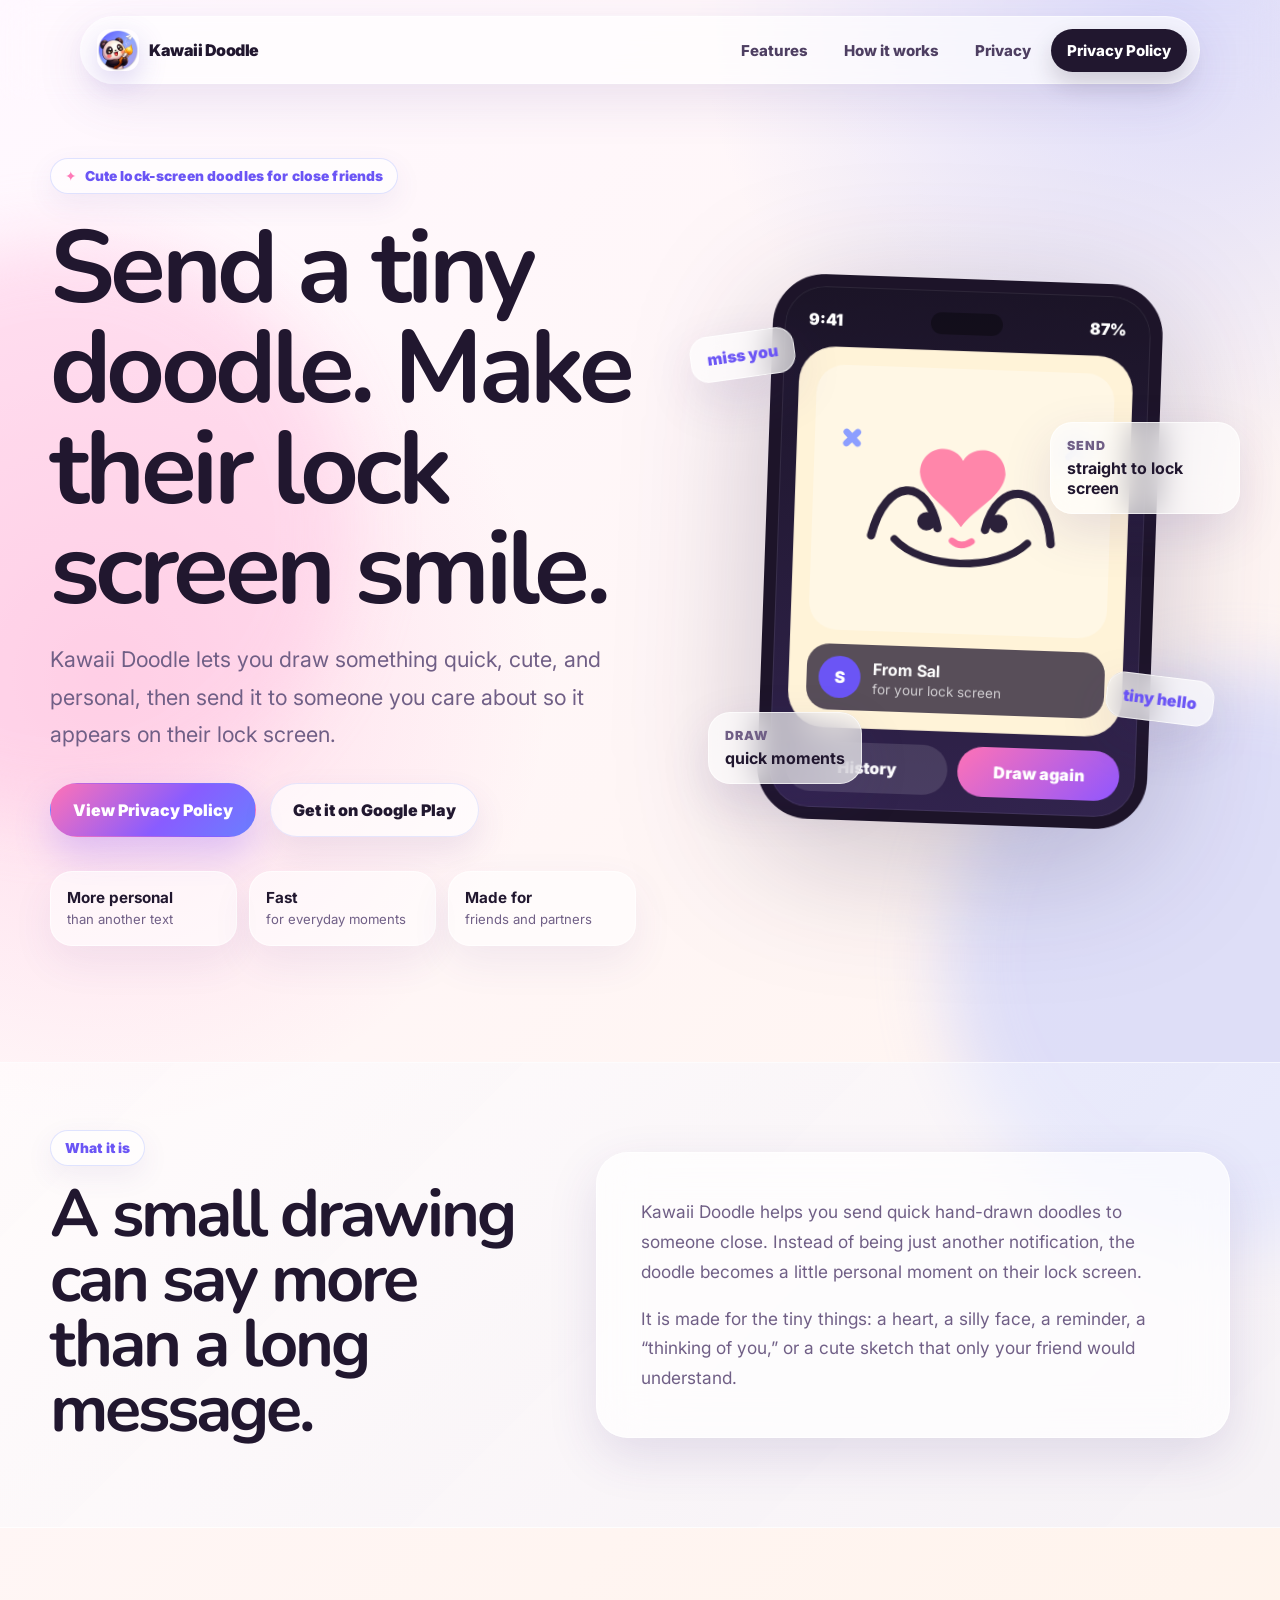
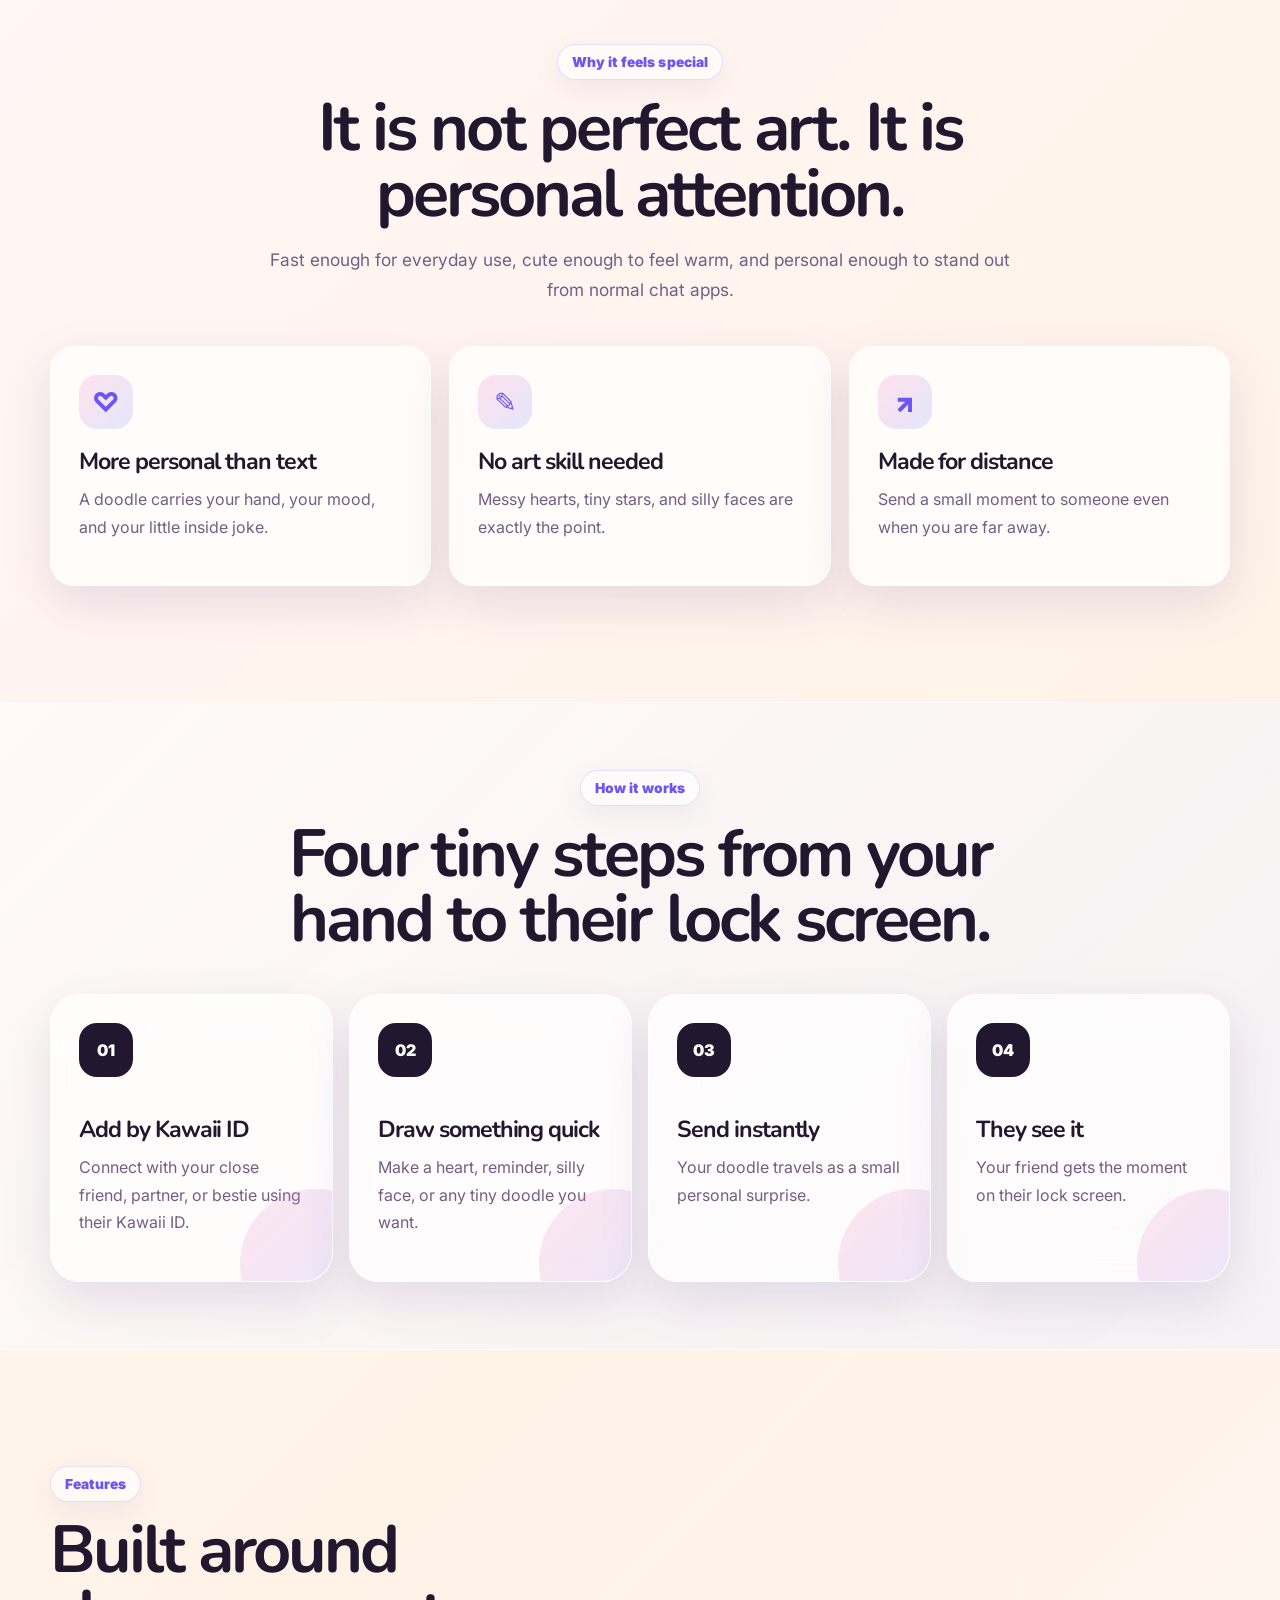
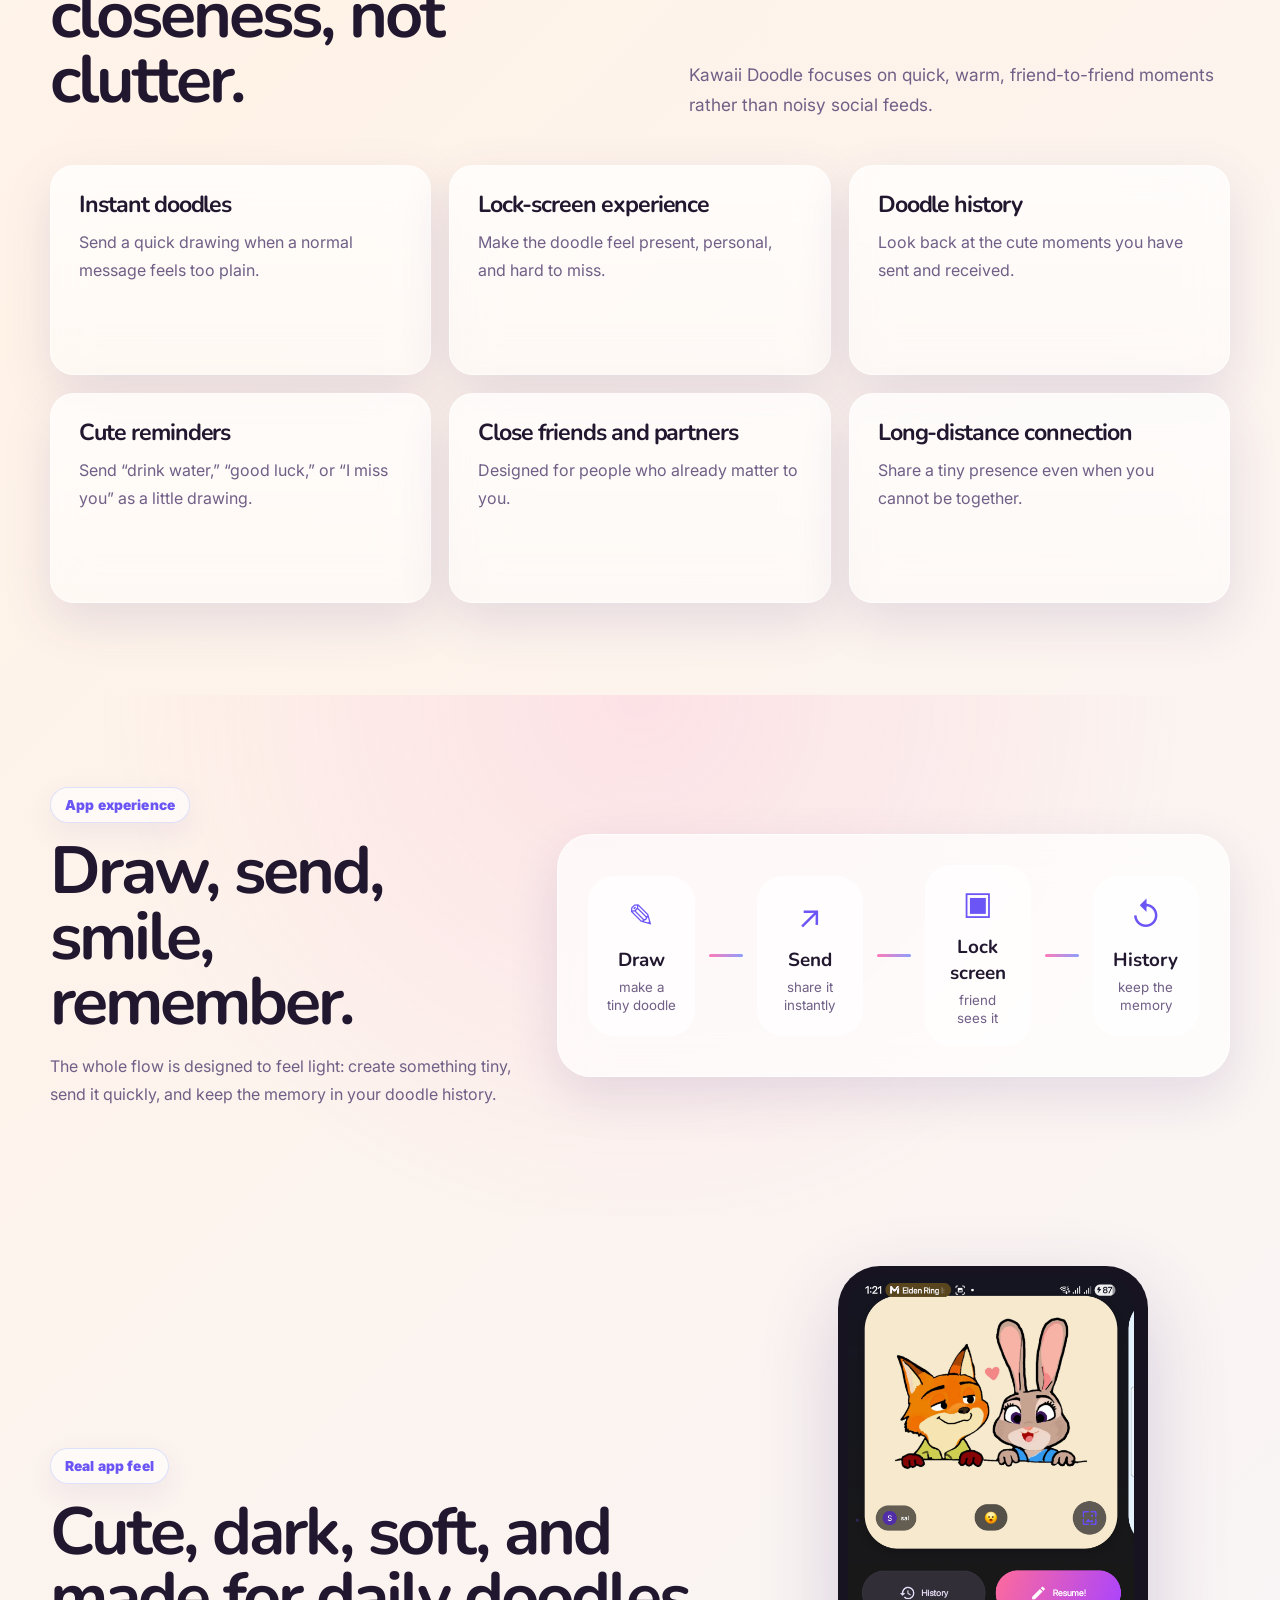
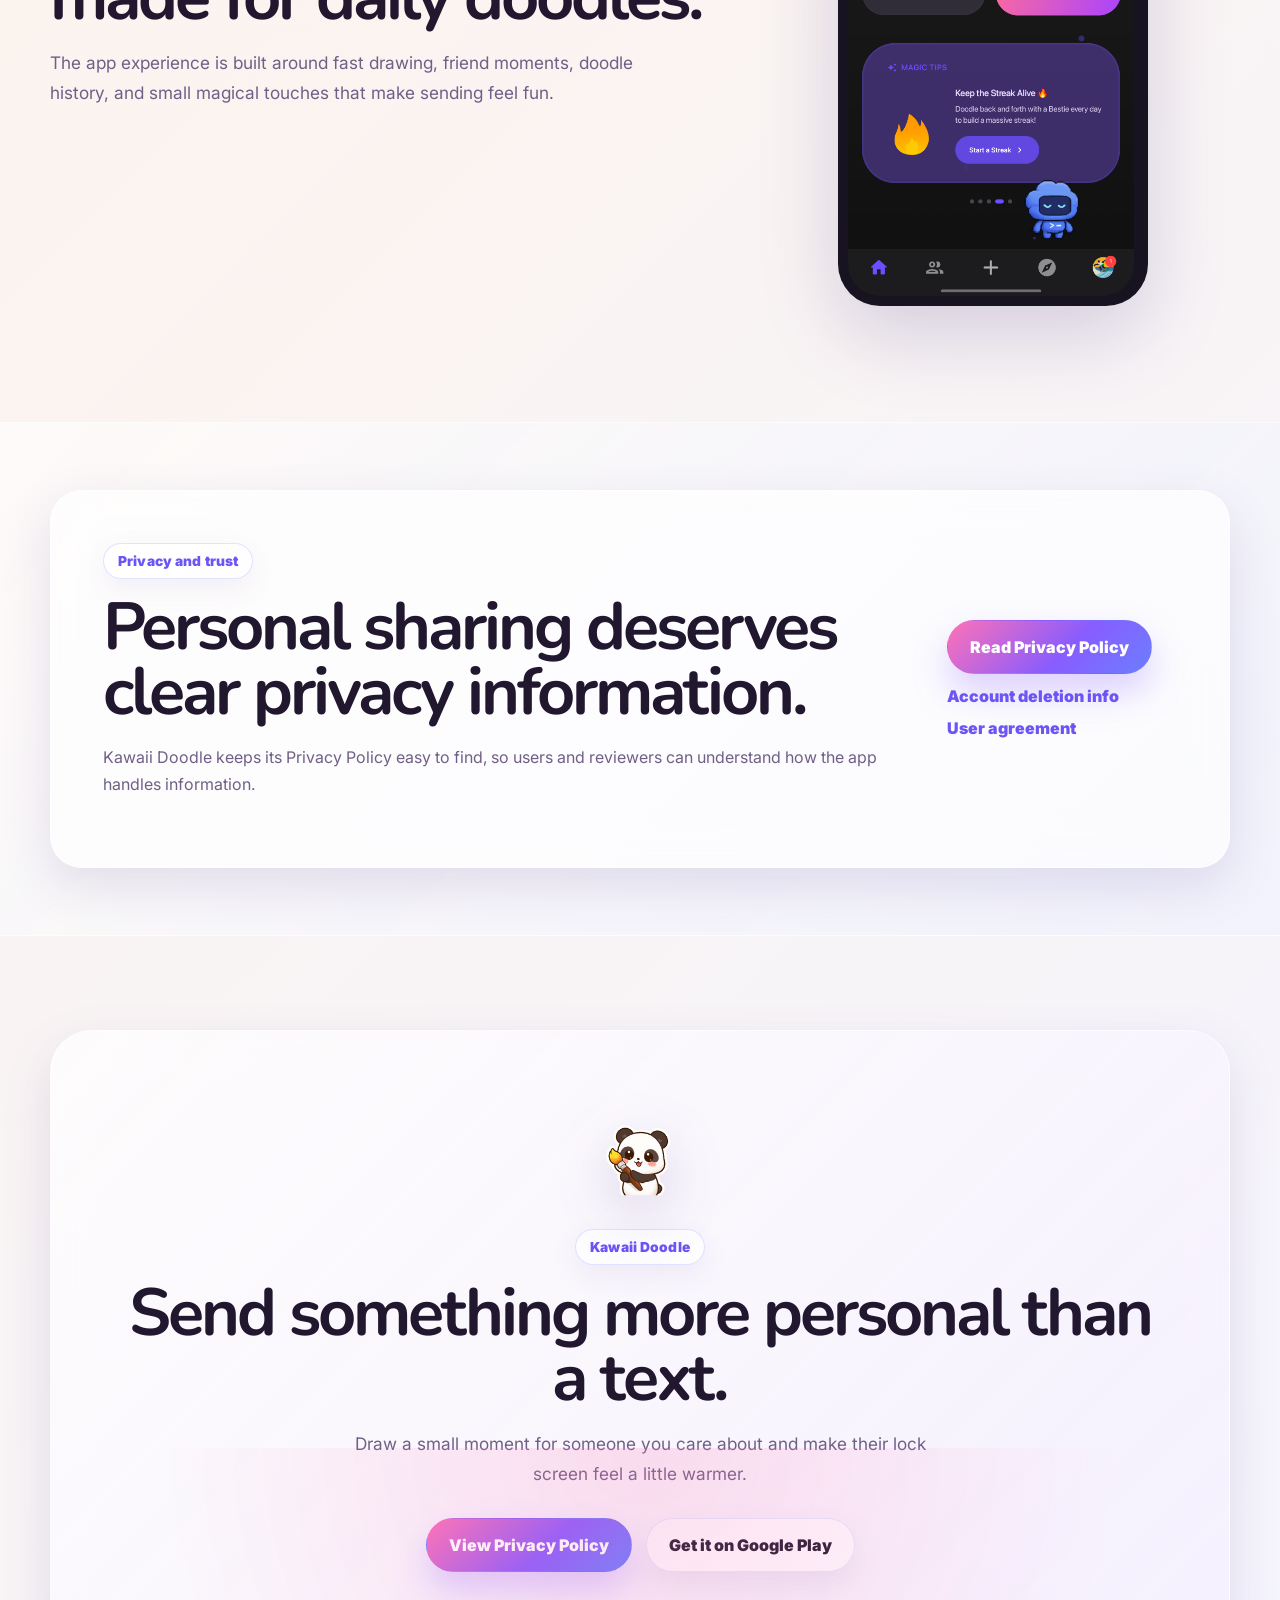
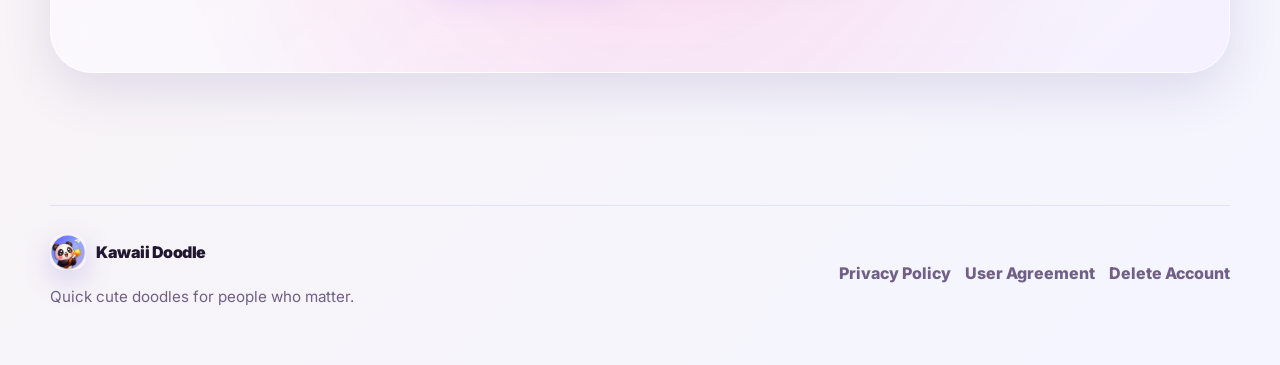
==== commit f7f7fe77: "Update index.html" ====
--- a/index.html
+++ b/index.html
@@ -228,7 +228,6 @@
         <a href="/privacy-policy.html">Privacy Policy</a>
         <a href="/user-agreement.html">User Agreement</a>
         <a href="/delete-account.html">Delete Account</a>
-        <a href="app-ads.txt">app-ads.txt</a>
       </div>
     </div>
   </footer>
